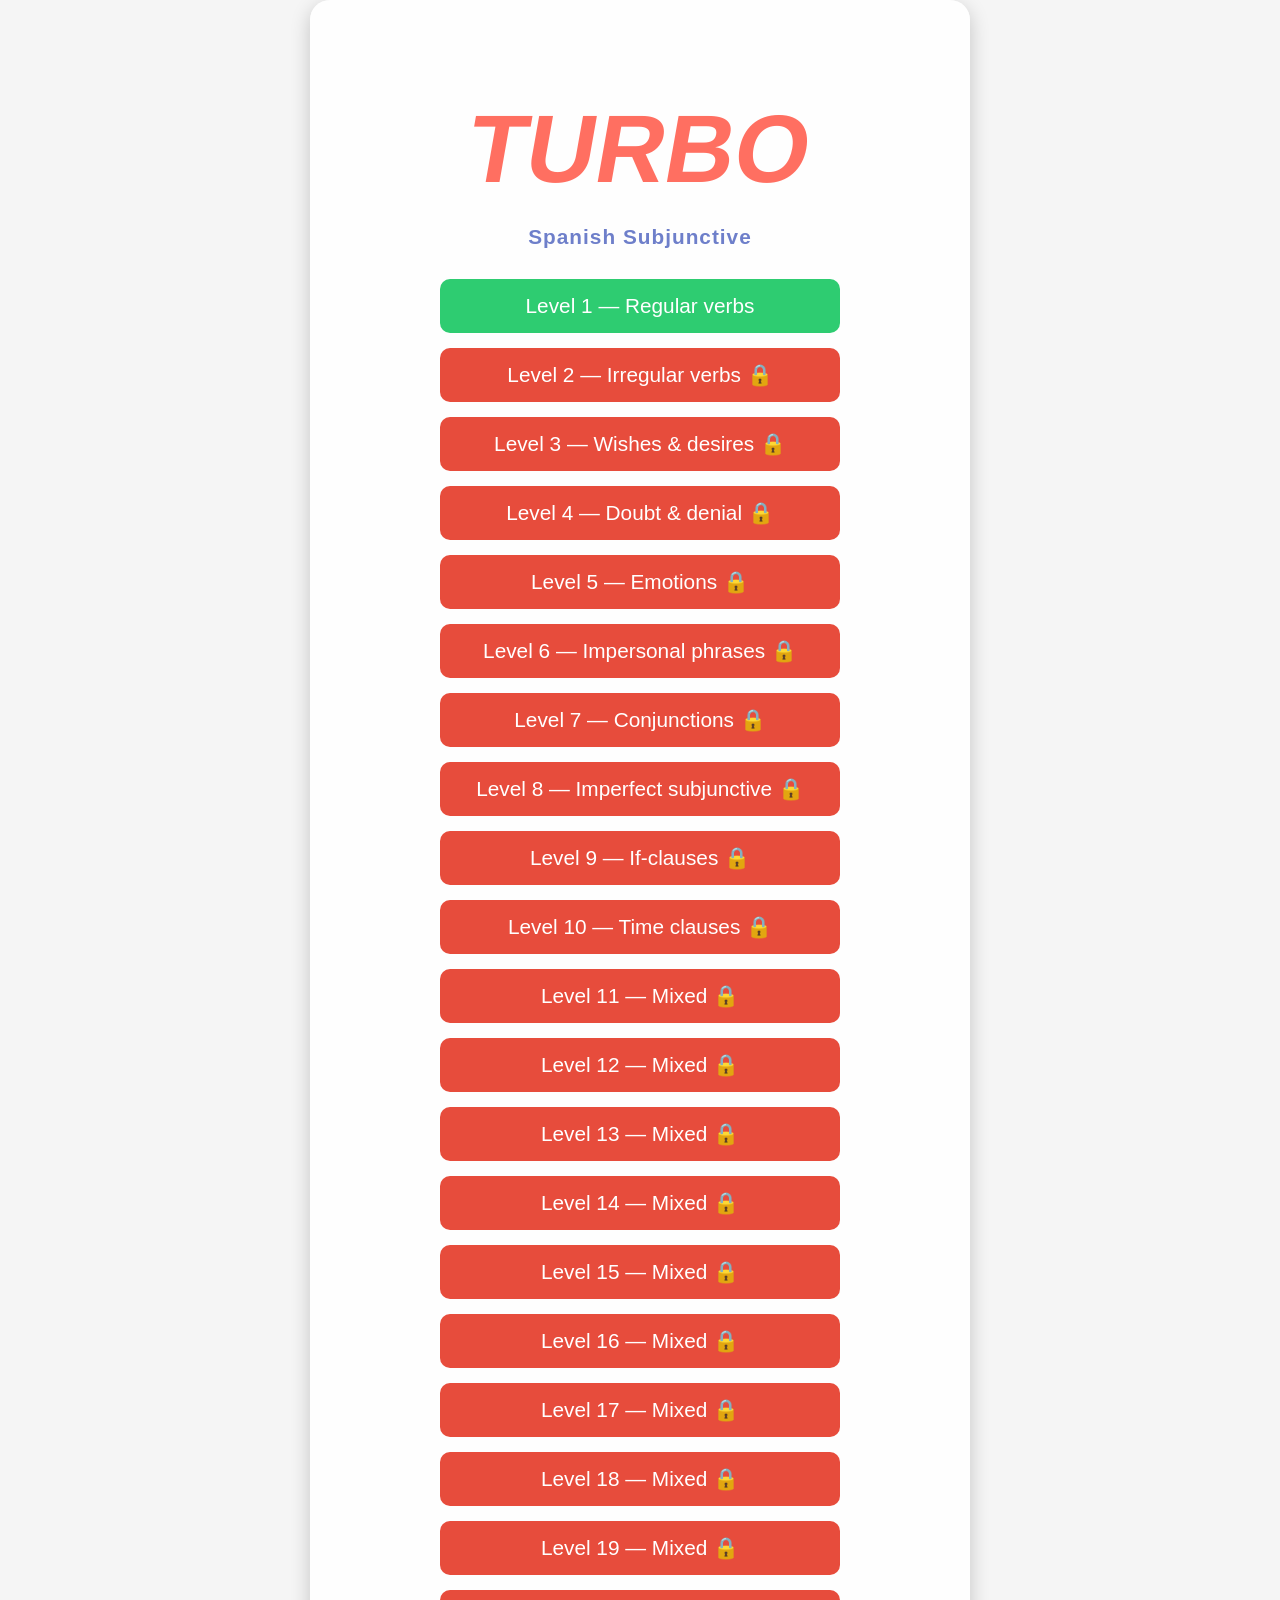
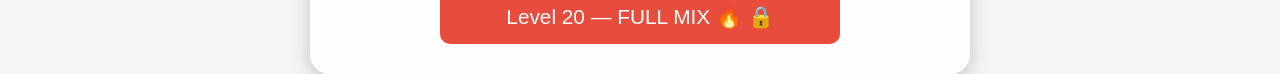
==== index.html @ 9d8035a4 "Add files via upload" ====
<!DOCTYPE html>
<html lang="en">
<head>
  <meta charset="UTF-8" />
  <meta name="viewport" content="width=device-width, initial-scale=1.0"/>
  <title>Turbo Subjunctive</title>
  <link rel="stylesheet" href="style.css" />
</head>
<body>
  <div class="container">

    <h1><span class="turbo">TURBO</span></h1>
    <p class="subtitle">Spanish Subjunctive</p>

    <!-- Level Selection Section -->
    <div id="level-list"></div>

    <!-- Game Section -->
    <div id="game" style="display: none;">
      <div id="timer">Time: 0s</div>
      <div id="questions"></div>
      <button id="submit">Check Answers</button>
      <div id="results"></div>
    </div>

  </div>

  <script src="script.js"></script>
</body>
</html>
---- style.css ----
body {
  font-family: 'Arial', sans-serif;
  margin: 0;
  padding: 0;
  display: flex;
  justify-content: center;
  align-items: center;
  min-height: 100vh;
  background-color: #f5f5f5;
  background-image: url("https://cdn.glitch.global/c63a5aa8-d1bd-4a24-9150-634a1dd0277c/background.jpg.jfif?v=1745349118534");
  background-size: 80%;
  background-repeat: no-repeat;
  background-position: center;
  background-attachment: fixed;
}

.container {
  text-align: center;
  width: 100%;
  max-width: 600px;
  padding: 30px;
  background-color: rgba(255, 255, 255, 0.90);
  border-radius: 20px;
  box-shadow: 0 6px 20px rgba(0, 0, 0, 0.2);
  color: #333;
}

h1 {
  font-size: 6rem;
  color: #FF6F61;
  margin-bottom: 10px;
}

h1 span.turbo {
  display: inline-block;
  font-weight: bold;
  color: #FF6F61;
  transform: skewX(-10deg);
}

.subtitle {
  font-size: 1.3rem;
  color: #6e7fca;
  font-weight: bold;
  margin-bottom: 30px;
  letter-spacing: 1px;
}

#level-list {
  display: flex;
  flex-direction: column;
  align-items: center;
  gap: 15px;
  margin-top: 20px;
}

#level-list button {
  font-size: 1.3rem;
  padding: 15px;
  background-color: #2ecc71;
  color: white;
  border-radius: 10px;
  border: none;
  cursor: pointer;
  width: 90%;
  max-width: 400px;
  transition: transform 0.2s, background-color 0.2s;
}

#level-list button:hover {
  background-color: #27ae60;
  transform: scale(1.05);
}

#level-list button:disabled {
  background-color: #e74c3c;
  cursor: not-allowed;
}

#game {
  margin-top: 20px;
}

#timer {
  font-size: 1.5rem;
  color: #2980b9;
  margin-bottom: 20px;
}

.question-block {
  margin: 14px 0;
  text-align: left;
  background: rgba(110, 127, 202, 0.07);
  border-radius: 10px;
  padding: 10px 16px;
}

.trigger-label {
  font-size: 1rem;
  color: #6e7fca;
  font-weight: bold;
  display: block;
  margin-bottom: 4px;
}

.question-block strong {
  font-size: 1.15rem;
  color: #333;
}

#questions input {
  font-size: 1.2rem;
  padding: 8px;
  width: 60%;
  margin: 8px 0 0 0;
  display: block;
}

#submit, #back-button, .try-again {
  font-size: 1.5rem;
  padding: 15px 30px;
  background-color: #f39c12;
  color: white;
  border-radius: 12px;
  cursor: pointer;
  margin: 10px;
  border: none;
  transition: transform 0.2s, background-color 0.2s;
}

#submit:hover, #back-button:hover, .try-again:hover {
  background-color: #e67e22;
  transform: scale(1.1);
}

#results {
  margin-top: 20px;
  font-size: 1.2rem;
}

.perfect-celebration {
  font-size: 3rem;
  color: gold;
  animation: celebrate 1s ease-in-out infinite alternate;
  margin-bottom: 20px;
}

@keyframes celebrate {
  0%   { transform: scale(1) rotate(0deg); color: gold; }
  50%  { transform: scale(1.3) rotate(10deg); color: orange; }
  100% { transform: scale(1) rotate(0deg); color: gold; }
}
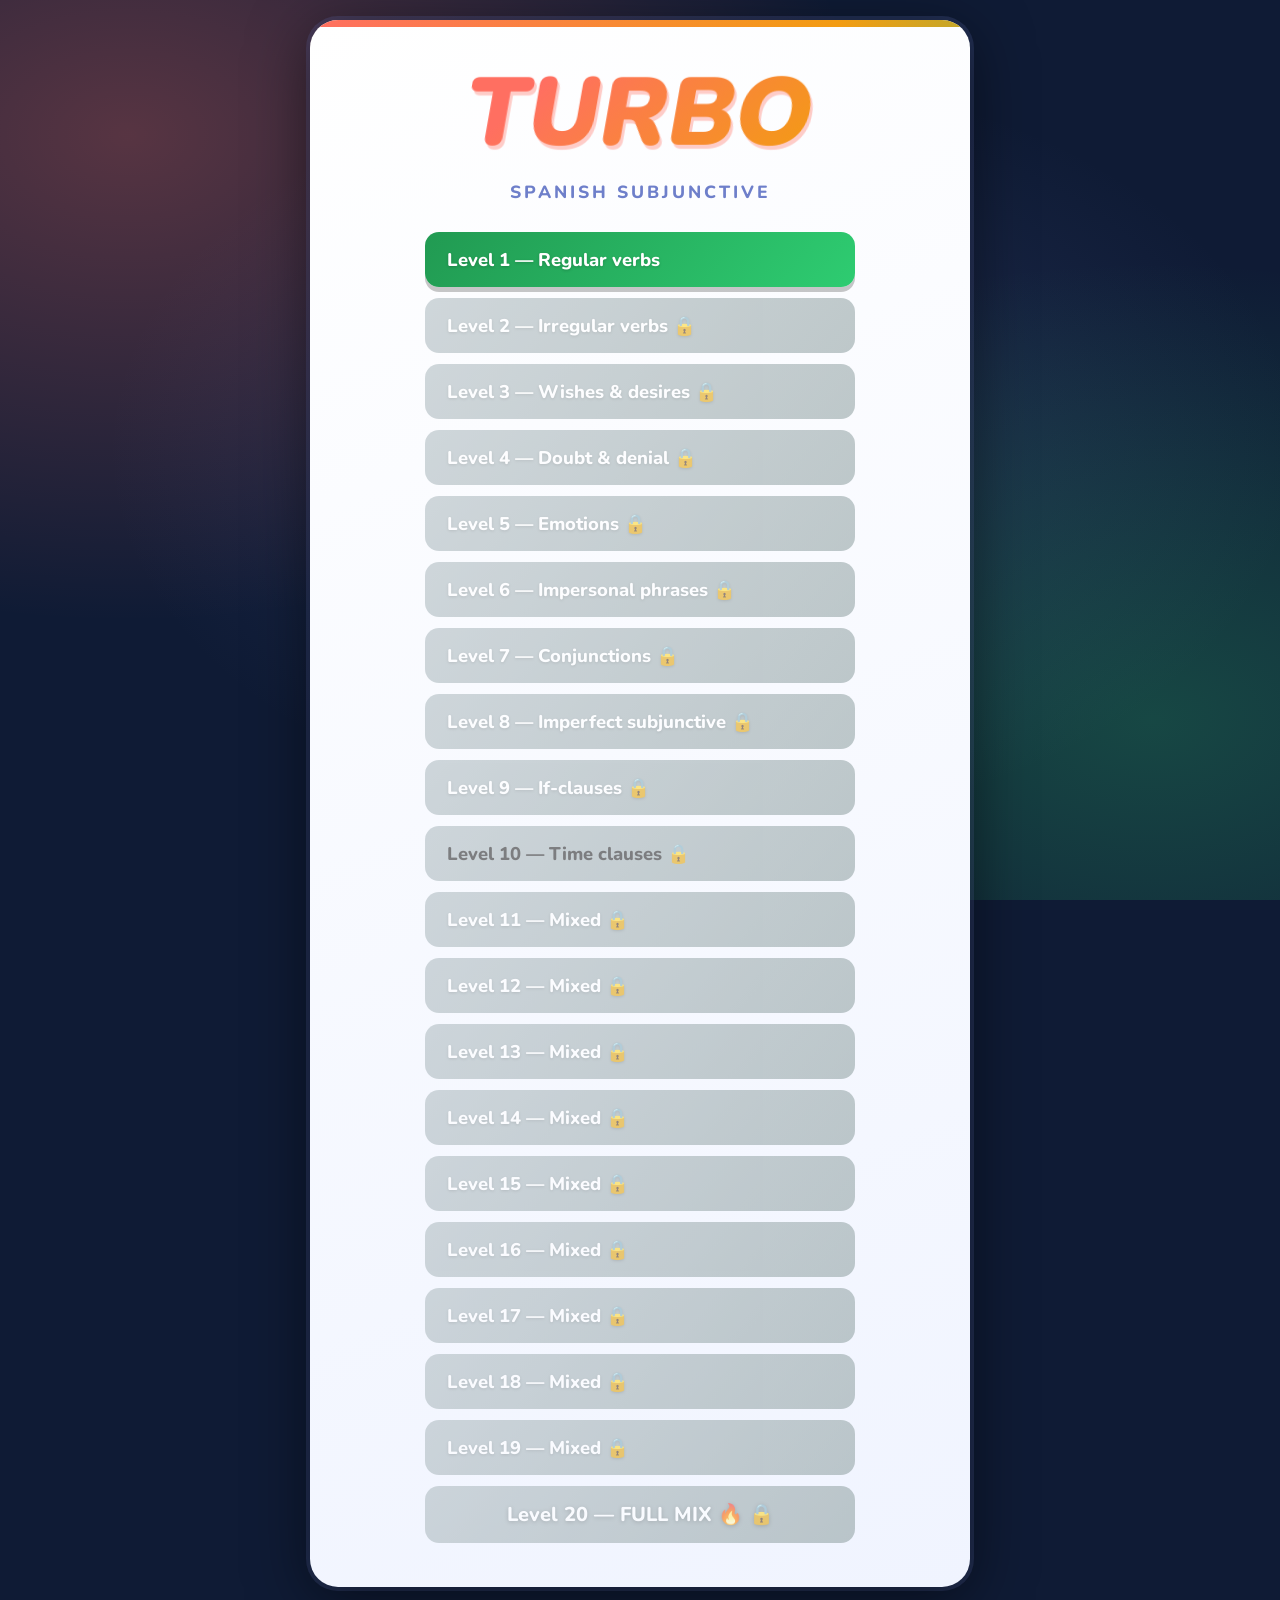
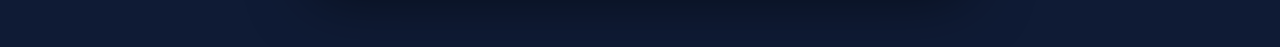
==== commit de7a7f7b: "Rename index (6).html to index.html" ====
--- a/index.html
+++ b/index.html
@@ -4,27 +4,197 @@
   <meta charset="UTF-8" />
   <meta name="viewport" content="width=device-width, initial-scale=1.0"/>
   <title>Turbo Subjunctive</title>
-  <link rel="stylesheet" href="style.css" />
+  <link rel="preconnect" href="https://fonts.googleapis.com">
+  <link href="https://fonts.googleapis.com/css2?family=Nunito:wght@400;700;800;900&display=swap" rel="stylesheet">
+  <style>
+    body {
+      font-family: 'Nunito', Arial, sans-serif;
+      margin: 0; padding: 20px 0 60px;
+      display: flex; justify-content: center; align-items: flex-start;
+      min-height: 100vh;
+      background: #0f1b35;
+      background-image:
+        radial-gradient(ellipse at 10% 15%, rgba(255,111,97,0.3) 0%, transparent 45%),
+        radial-gradient(ellipse at 90% 80%, rgba(46,204,113,0.25) 0%, transparent 45%),
+        radial-gradient(ellipse at 55% 50%, rgba(110,127,202,0.2) 0%, transparent 60%),
+        url("https://cdn.glitch.global/c63a5aa8-d1bd-4a24-9150-634a1dd0277c/background.jpg.jfif?v=1745349118534");
+      background-size: auto, auto, auto, 80%;
+      background-repeat: no-repeat;
+      background-position: center;
+      background-attachment: fixed;
+    }
+    .container {
+      text-align: center; width: 100%; max-width: 600px;
+      padding: 36px 30px 44px;
+      background: linear-gradient(160deg, #ffffff 0%, #f0f4ff 100%);
+      border-radius: 28px;
+      box-shadow: 0 12px 60px rgba(0,0,0,0.5), 0 0 0 4px rgba(110,127,202,0.2);
+      color: #333; position: relative; overflow: hidden;
+    }
+    .container::before {
+      content: ''; position: absolute; top: 0; left: 0; right: 0; height: 7px;
+      background: linear-gradient(90deg,#FF6F61,#f39c12,#2ecc71,#6e7fca,#e74c3c,#FF6F61);
+      background-size: 400% 100%;
+      animation: stripe 5s linear infinite;
+    }
+    @keyframes stripe { from{background-position:0% 0%} to{background-position:400% 0%} }
+    h1 { font-size: 6rem; margin: 10px 0 6px; line-height: 1; }
+    h1 span.turbo {
+      display: inline-block; font-weight: 900; transform: skewX(-10deg);
+      background: linear-gradient(135deg,#FF6F61 20%,#f39c12 100%);
+      -webkit-background-clip: text; -webkit-text-fill-color: transparent; background-clip: text;
+      filter: drop-shadow(3px 4px 0px rgba(255,111,97,0.35));
+      animation: glow 3s ease-in-out infinite alternate;
+    }
+    @keyframes glow {
+      from{filter:drop-shadow(3px 4px 0px rgba(255,111,97,0.3))}
+      to{filter:drop-shadow(3px 4px 14px rgba(255,111,97,0.7))}
+    }
+    .subtitle {
+      font-size: 1.1rem; font-weight: 800; color: #6e7fca;
+      letter-spacing: 3px; text-transform: uppercase; margin-bottom: 28px;
+    }
+    #level-list {
+      display: flex; flex-direction: column; align-items: center; gap: 11px; margin-top: 16px;
+    }
+    #level-list button {
+      font-family: 'Nunito', Arial, sans-serif;
+      font-size: 1.15rem; font-weight: 800; padding: 15px 22px;
+      border-radius: 14px; border: none; cursor: pointer;
+      width: 92%; max-width: 430px; color: white; text-align: left;
+      position: relative; overflow: hidden;
+      transition: transform 0.18s, box-shadow 0.18s;
+      box-shadow: 0 5px 0 rgba(0,0,0,0.22);
+      text-shadow: 0 1px 3px rgba(0,0,0,0.2);
+    }
+    #level-list button::after {
+      content: ''; position: absolute; inset: 0;
+      background: linear-gradient(110deg,transparent 30%,rgba(255,255,255,0.22) 50%,transparent 70%);
+      transform: translateX(-120%); transition: transform 0.45s ease;
+    }
+    #level-list button:not(:disabled):hover::after { transform: translateX(120%); }
+    #level-list button:not(:disabled):hover { transform: translateY(-3px) scale(1.025); box-shadow: 0 9px 0 rgba(0,0,0,0.22); }
+    #level-list button:not(:disabled):active { transform: translateY(3px); box-shadow: 0 2px 0 rgba(0,0,0,0.22); }
+    #level-list button:nth-child(1)  { background: linear-gradient(130deg,#219a52,#2ecc71); }
+    #level-list button:nth-child(2)  { background: linear-gradient(130deg,#148a72,#1abc9c); }
+    #level-list button:nth-child(3)  { background: linear-gradient(130deg,#1a6ca0,#2980b9); }
+    #level-list button:nth-child(4)  { background: linear-gradient(130deg,#154a6e,#1f6fa0); }
+    #level-list button:nth-child(5)  { background: linear-gradient(130deg,#5a6bbf,#8e44ad); }
+    #level-list button:nth-child(6)  { background: linear-gradient(130deg,#6c2e8a,#a569bd); }
+    #level-list button:nth-child(7)  { background: linear-gradient(130deg,#a93226,#e74c3c); }
+    #level-list button:nth-child(8)  { background: linear-gradient(130deg,#8a3500,#d35400); }
+    #level-list button:nth-child(9)  { background: linear-gradient(130deg,#b8690a,#f39c12); }
+    #level-list button:nth-child(10) { background: linear-gradient(130deg,#9a7d08,#f1c40f); color:#2c2c2c; text-shadow:none; }
+    #level-list button:nth-child(11) { background: linear-gradient(130deg,#1a8a50,#2471a3); }
+    #level-list button:nth-child(12) { background: linear-gradient(130deg,#1a6ca0,#7d3c98); }
+    #level-list button:nth-child(13) { background: linear-gradient(130deg,#7d3c98,#a93226); }
+    #level-list button:nth-child(14) { background: linear-gradient(130deg,#a93226,#b8690a); }
+    #level-list button:nth-child(15) { background: linear-gradient(130deg,#b8690a,#1a8a50); }
+    #level-list button:nth-child(16) { background: linear-gradient(130deg,#128070,#5a6bbf); }
+    #level-list button:nth-child(17) { background: linear-gradient(130deg,#5a6bbf,#a93226); }
+    #level-list button:nth-child(18) { background: linear-gradient(130deg,#8a3500,#148a72); }
+    #level-list button:nth-child(19) { background: linear-gradient(130deg,#1a6ca0,#8a3500); }
+    #level-list button:nth-child(20) {
+      background: linear-gradient(90deg,#FF6F61,#f39c12,#2ecc71,#6e7fca,#e74c3c,#FF6F61);
+      background-size: 400% 100%; animation: stripe 3.5s linear infinite;
+      font-size: 1.25rem; text-align: center; text-shadow: 0 1px 4px rgba(0,0,0,0.3);
+    }
+    #level-list button:disabled {
+      background: linear-gradient(130deg,#b2bec3,#95a5a6) !important;
+      animation: none !important; cursor: not-allowed; opacity: 0.6;
+      transform: none !important; box-shadow: none !important;
+    }
+    #game { margin-top: 20px; }
+    #timer {
+      font-size: 1.55rem; font-weight: 900; color: #2471a3;
+      margin-bottom: 22px; padding: 10px 28px;
+      background: linear-gradient(135deg,rgba(36,113,163,0.1),rgba(110,127,202,0.13));
+      border-radius: 50px; border: 2px solid rgba(110,127,202,0.25); display: inline-block;
+    }
+    .question-block {
+      margin: 12px 0; text-align: left;
+      background: linear-gradient(135deg,rgba(110,127,202,0.09),rgba(46,204,113,0.05));
+      border-radius: 14px; padding: 13px 18px 16px; border-left: 5px solid #6e7fca;
+    }
+    .trigger-label {
+      font-size: 0.8rem; font-weight: 800; color: #6e7fca; display: block;
+      margin-bottom: 5px; text-transform: uppercase; letter-spacing: 1.3px;
+    }
+    .question-block strong { font-size: 1.15rem; font-weight: 800; color: #1a1a2e; }
+    #questions input {
+      font-family: 'Nunito', Arial, sans-serif;
+      font-size: 1.15rem; font-weight: 700; padding: 10px 16px;
+      width: 82%; margin: 10px 0 0 0; display: block;
+      border: 2.5px solid #c8d0e8; border-radius: 12px;
+      outline: none; background: #fff; color: #222;
+      transition: border-color 0.2s, box-shadow 0.2s;
+    }
+    #questions input:focus { border-color: #6e7fca; box-shadow: 0 0 0 4px rgba(110,127,202,0.18); }
+    #questions input::placeholder { color: #b0b8d0; }
+    @keyframes shake {
+      0%,100%{transform:translateX(0)} 20%,60%{transform:translateX(-7px)} 40%,80%{transform:translateX(7px)}
+    }
+    #submit, #back-button, .try-again {
+      font-family: 'Nunito', Arial, sans-serif;
+      font-size: 1.4rem; font-weight: 900; padding: 15px 34px;
+      border-radius: 16px; border: none; cursor: pointer; margin: 10px 8px;
+      color: white; box-shadow: 0 5px 0 rgba(0,0,0,0.2);
+      transition: transform 0.15s, box-shadow 0.15s; text-shadow: 0 1px 3px rgba(0,0,0,0.15);
+    }
+    #submit      { background: linear-gradient(135deg,#f39c12,#e67e22); }
+    .try-again   { background: linear-gradient(135deg,#27ae60,#1e8449); }
+    #back-button { background: linear-gradient(135deg,#6e7fca,#5260b0); }
+    #submit:hover,.try-again:hover,#back-button:hover { transform:translateY(-3px); box-shadow:0 8px 0 rgba(0,0,0,0.2); }
+    #submit:active,.try-again:active,#back-button:active { transform:translateY(3px); box-shadow:0 2px 0 rgba(0,0,0,0.2); }
+    #results { margin-top: 24px; font-size: 1.15rem; }
+    #results h3 {
+      font-size: 2rem; font-weight: 900;
+      background: linear-gradient(135deg,#FF6F61,#f39c12);
+      -webkit-background-clip: text; -webkit-text-fill-color: transparent; background-clip: text;
+      margin-bottom: 10px;
+    }
+    #results p { margin: 6px 0; }
+    #results h4 { margin: 18px 0 8px; font-size: 0.95rem; font-weight: 800; color: #6e7fca; text-transform: uppercase; letter-spacing: 1.5px; }
+    .perfect-celebration {
+      font-size: 2.8rem; font-weight: 900;
+      animation: celebrate 1s ease-in-out infinite alternate;
+      margin-bottom: 20px; text-shadow: 0 2px 18px rgba(255,200,0,0.55);
+    }
+    @keyframes celebrate {
+      0%{transform:scale(1) rotate(0deg);color:gold}
+      50%{transform:scale(1.3) rotate(10deg);color:orange}
+      100%{transform:scale(1) rotate(0deg);color:gold}
+    }
+  </style>
 </head>
 <body>
   <div class="container">
-
     <h1><span class="turbo">TURBO</span></h1>
     <p class="subtitle">Spanish Subjunctive</p>
-
-    <!-- Level Selection Section -->
     <div id="level-list"></div>
-
-    <!-- Game Section -->
-    <div id="game" style="display: none;">
+    <div id="game" style="display:none;">
       <div id="timer">Time: 0s</div>
       <div id="questions"></div>
       <button id="submit">Check Answers</button>
       <div id="results"></div>
     </div>
-
   </div>
-
-  <script src="script.js"></script>
+  <script>
+const LEVEL_DATA={1:[{trigger:"Present subjunctive — regular",en:"that I speak",es:"que hable"},{trigger:"Present subjunctive — regular",en:"that you speak",es:"que hables"},{trigger:"Present subjunctive — regular",en:"that he speaks",es:"que hable"},{trigger:"Present subjunctive — regular",en:"that we speak",es:"que hablemos"},{trigger:"Present subjunctive — regular",en:"that they speak",es:"que hablen"},{trigger:"Present subjunctive — regular",en:"that I eat",es:"que coma"},{trigger:"Present subjunctive — regular",en:"that you eat",es:"que comas"},{trigger:"Present subjunctive — regular",en:"that he eats",es:"que coma"},{trigger:"Present subjunctive — regular",en:"that we eat",es:"que comamos"},{trigger:"Present subjunctive — regular",en:"that they eat",es:"que coman"},{trigger:"Present subjunctive — regular",en:"that I live",es:"que viva"},{trigger:"Present subjunctive — regular",en:"that you live",es:"que vivas"},{trigger:"Present subjunctive — regular",en:"that he lives",es:"que viva"},{trigger:"Present subjunctive — regular",en:"that we live",es:"que vivamos"},{trigger:"Present subjunctive — regular",en:"that they live",es:"que vivan"}],2:[{trigger:"Irregular subjunctive",en:"that I am (ser)",es:"que sea"},{trigger:"Irregular subjunctive",en:"that you are (ser)",es:"que seas"},{trigger:"Irregular subjunctive",en:"that he is (ser)",es:"que sea"},{trigger:"Irregular subjunctive",en:"that we are (ser)",es:"que seamos"},{trigger:"Irregular subjunctive",en:"that they are (ser)",es:"que sean"},{trigger:"Irregular subjunctive",en:"that I have",es:"que tenga"},{trigger:"Irregular subjunctive",en:"that you have",es:"que tengas"},{trigger:"Irregular subjunctive",en:"that he has",es:"que tenga"},{trigger:"Irregular subjunctive",en:"that we have",es:"que tengamos"},{trigger:"Irregular subjunctive",en:"that they have",es:"que tengan"},{trigger:"Irregular subjunctive",en:"that I go",es:"que vaya"},{trigger:"Irregular subjunctive",en:"that you go",es:"que vayas"},{trigger:"Irregular subjunctive",en:"that he goes",es:"que vaya"},{trigger:"Irregular subjunctive",en:"that we go",es:"que vayamos"},{trigger:"Irregular subjunctive",en:"that they go",es:"que vayan"}],3:[{trigger:"Wishes — quiero que…",en:"I want you to study",es:"quiero que estudies"},{trigger:"Wishes — quiero que…",en:"I want him to come",es:"quiero que venga"},{trigger:"Wishes — quiero que…",en:"I want them to listen",es:"quiero que escuchen"},{trigger:"Wishes — quiero que…",en:"I want her to be happy",es:"quiero que sea feliz"},{trigger:"Wishes — quiero que…",en:"I want you to speak Spanish",es:"quiero que hables español"},{trigger:"Wishes — espero que…",en:"I hope you pass",es:"espero que apruebes"},{trigger:"Wishes — espero que…",en:"I hope it goes well",es:"espero que vaya bien"},{trigger:"Wishes — espero que…",en:"I hope she is OK",es:"espero que esté bien"},{trigger:"Wishes — espero que…",en:"I hope we win",es:"espero que ganemos"},{trigger:"Wishes — espero que…",en:"I hope they arrive on time",es:"espero que lleguen a tiempo"},{trigger:"Wishes — ojalá…",en:"I wish it would rain",es:"ojalá llueva"},{trigger:"Wishes — ojalá…",en:"I wish he would call",es:"ojalá llame"},{trigger:"Wishes — ojalá…",en:"I wish she could come",es:"ojalá pueda venir"},{trigger:"Wishes — ojalá…",en:"I wish we had time",es:"ojalá tengamos tiempo"},{trigger:"Wishes — ojalá…",en:"I wish they were here",es:"ojalá estén aquí"}],4:[{trigger:"Doubt — dudo que…",en:"I doubt he comes",es:"dudo que venga"},{trigger:"Doubt — dudo que…",en:"I doubt she knows",es:"dudo que sepa"},{trigger:"Doubt — dudo que…",en:"I doubt it is true",es:"dudo que sea verdad"},{trigger:"Doubt — dudo que…",en:"I doubt they understand",es:"dudo que entiendan"},{trigger:"Doubt — dudo que…",en:"I doubt you can do it",es:"dudo que puedas hacerlo"},{trigger:"Doubt — no creo que…",en:"I don't think he is right",es:"no creo que tenga razón"},{trigger:"Doubt — no creo que…",en:"I don't think she will come",es:"no creo que venga"},{trigger:"Doubt — no creo que…",en:"I don't think it is easy",es:"no creo que sea fácil"},{trigger:"Doubt — no creo que…",en:"I don't think they know",es:"no creo que sepan"},{trigger:"Doubt — no creo que…",en:"I don't think we can win",es:"no creo que podamos ganar"},{trigger:"Denial — no es verdad que…",en:"It's not true that he works",es:"no es verdad que trabaje"},{trigger:"Denial — no es verdad que…",en:"It's not true that she studies",es:"no es verdad que estudie"},{trigger:"Denial — no es cierto que…",en:"It's not certain that I go",es:"no es cierto que vaya"},{trigger:"Denial — no es cierto que…",en:"It's not certain that we win",es:"no es cierto que ganemos"},{trigger:"Denial — no es cierto que…",en:"It's not certain that they know",es:"no es cierto que sepan"}],5:[{trigger:"Emotion — me alegra que…",en:"I'm glad you came",es:"me alegra que hayas venido"},{trigger:"Emotion — me alegra que…",en:"I'm glad he passed",es:"me alegra que haya aprobado"},{trigger:"Emotion — me alegra que…",en:"I'm glad we won",es:"me alegra que hayamos ganado"},{trigger:"Emotion — es una pena que…",en:"It's a shame she can't come",es:"es una pena que no pueda venir"},{trigger:"Emotion — es una pena que…",en:"It's a shame you are leaving",es:"es una pena que te vayas"},{trigger:"Emotion — es una pena que…",en:"It's a shame they don't know",es:"es una pena que no sepan"},{trigger:"Emotion — me sorprende que…",en:"I'm surprised he is here",es:"me sorprende que esté aquí"},{trigger:"Emotion — me sorprende que…",en:"I'm surprised you passed",es:"me sorprende que hayas aprobado"},{trigger:"Emotion — me sorprende que…",en:"I'm surprised they agreed",es:"me sorprende que hayan aceptado"},{trigger:"Emotion — temo que…",en:"I fear he is wrong",es:"temo que esté equivocado"},{trigger:"Emotion — temo que…",en:"I fear she won't come",es:"temo que no venga"},{trigger:"Emotion — temo que…",en:"I fear it is too late",es:"temo que sea demasiado tarde"},{trigger:"Emotion — me molesta que…",en:"It bothers me that he lies",es:"me molesta que mienta"},{trigger:"Emotion — me molesta que…",en:"It bothers me that she shouts",es:"me molesta que grite"},{trigger:"Emotion — me molesta que…",en:"It bothers me that they are late",es:"me molesta que lleguen tarde"}],6:[{trigger:"Impersonal — es importante que…",en:"It's important that you study",es:"es importante que estudies"},{trigger:"Impersonal — es importante que…",en:"It's important that he listens",es:"es importante que escuche"},{trigger:"Impersonal — es importante que…",en:"It's important that we try",es:"es importante que intentemos"},{trigger:"Impersonal — es necesario que…",en:"It's necessary that you come",es:"es necesario que vengas"},{trigger:"Impersonal — es necesario que…",en:"It's necessary that she rests",es:"es necesario que descanse"},{trigger:"Impersonal — es necesario que…",en:"It's necessary that they pay",es:"es necesario que paguen"},{trigger:"Impersonal — es posible que…",en:"It's possible that he comes",es:"es posible que venga"},{trigger:"Impersonal — es posible que…",en:"It's possible that we are wrong",es:"es posible que estemos equivocados"},{trigger:"Impersonal — es posible que…",en:"It's possible that they know",es:"es posible que sepan"},{trigger:"Impersonal — es bueno que…",en:"It's good that you are here",es:"es bueno que estés aquí"},{trigger:"Impersonal — es bueno que…",en:"It's good that she eats well",es:"es bueno que coma bien"},{trigger:"Impersonal — es bueno que…",en:"It's good that we practise",es:"es bueno que practiquemos"},{trigger:"Impersonal — es malo que…",en:"It's bad that he smokes",es:"es malo que fume"},{trigger:"Impersonal — es malo que…",en:"It's bad that they argue",es:"es malo que discutan"},{trigger:"Impersonal — es mejor que…",en:"It's better that you rest",es:"es mejor que descanses"}],7:[{trigger:"Conjunction — para que…",en:"I explain it so that you understand",es:"lo explico para que entiendas"},{trigger:"Conjunction — para que…",en:"She calls so that he comes",es:"llama para que venga"},{trigger:"Conjunction — para que…",en:"We study so that we pass",es:"estudiamos para que aprobemos"},{trigger:"Conjunction — antes de que…",en:"before you leave",es:"antes de que te vayas"},{trigger:"Conjunction — antes de que…",en:"before he arrives",es:"antes de que llegue"},{trigger:"Conjunction — antes de que…",en:"before they find out",es:"antes de que se enteren"},{trigger:"Conjunction — sin que…",en:"without him knowing",es:"sin que lo sepa"},{trigger:"Conjunction — sin que…",en:"without her seeing it",es:"sin que lo vea"},{trigger:"Conjunction — sin que…",en:"without them saying anything",es:"sin que digan nada"},{trigger:"Conjunction — a menos que…",en:"unless you study",es:"a menos que estudies"},{trigger:"Conjunction — a menos que…",en:"unless he helps",es:"a menos que ayude"},{trigger:"Conjunction — con tal de que…",en:"provided that you come",es:"con tal de que vengas"},{trigger:"Conjunction — en caso de que…",en:"in case it rains",es:"en caso de que llueva"},{trigger:"Conjunction — aunque…",en:"even if he is tired",es:"aunque esté cansado"},{trigger:"Conjunction — aunque…",en:"even if it is difficult",es:"aunque sea difícil"}],8:[{trigger:"Imperfect subjunctive",en:"that I spoke",es:"que hablara"},{trigger:"Imperfect subjunctive",en:"that you spoke",es:"que hablaras"},{trigger:"Imperfect subjunctive",en:"that he spoke",es:"que hablara"},{trigger:"Imperfect subjunctive",en:"that we spoke",es:"que habláramos"},{trigger:"Imperfect subjunctive",en:"that they spoke",es:"que hablaran"},{trigger:"Imperfect subjunctive",en:"that I had (tener)",es:"que tuviera"},{trigger:"Imperfect subjunctive",en:"that you had",es:"que tuvieras"},{trigger:"Imperfect subjunctive",en:"that he had",es:"que tuviera"},{trigger:"Imperfect subjunctive",en:"that we had",es:"que tuviéramos"},{trigger:"Imperfect subjunctive",en:"that they had",es:"que tuvieran"},{trigger:"Imperfect subjunctive",en:"that I were (ser)",es:"que fuera"},{trigger:"Imperfect subjunctive",en:"that you were",es:"que fueras"},{trigger:"Imperfect subjunctive",en:"that he were",es:"que fuera"},{trigger:"Imperfect subjunctive",en:"that we were",es:"que fuéramos"},{trigger:"Imperfect subjunctive",en:"that they were",es:"que fueran"}],9:[{trigger:"If-clause — si…",en:"If I had money, I would buy it",es:"si tuviera dinero, lo compraría"},{trigger:"If-clause — si…",en:"If she studied, she would pass",es:"si estudiara, aprobaría"},{trigger:"If-clause — si…",en:"If we could, we would go",es:"si pudiéramos, iríamos"},{trigger:"If-clause — si…",en:"If he were here, he would help",es:"si estuviera aquí, ayudaría"},{trigger:"If-clause — si…",en:"If they knew, they would tell us",es:"si supieran, nos lo dirían"},{trigger:"If-clause — si…",en:"If I were you, I would go",es:"si fuera tú, iría"},{trigger:"If-clause — si…",en:"If she had time, she would call",es:"si tuviera tiempo, llamaría"},{trigger:"If-clause — si…",en:"If he worked harder, he would succeed",es:"si trabajara más, tendría éxito"},{trigger:"If-clause — si…",en:"If we tried, we could do it",es:"si lo intentáramos, podríamos hacerlo"},{trigger:"If-clause — si…",en:"If it rained, we would stay",es:"si lloviera, nos quedaríamos"},{trigger:"If-clause — si…",en:"If I spoke Spanish, I would live there",es:"si hablara español, viviría allí"},{trigger:"If-clause — si…",en:"If you came, I would be happy",es:"si vinieras, estaría feliz"},{trigger:"If-clause — si…",en:"If she could, she would help",es:"si pudiera, ayudaría"},{trigger:"If-clause — si…",en:"If they were quiet, we could think",es:"si estuvieran callados, podríamos pensar"},{trigger:"If-clause — si…",en:"If I knew the answer, I would say it",es:"si supiera la respuesta, la diría"}],10:[{trigger:"Time clause — cuando…",en:"when you arrive, call me",es:"cuando llegues, llámame"},{trigger:"Time clause — cuando…",en:"when he finishes, we will eat",es:"cuando termine, comeremos"},{trigger:"Time clause — cuando…",en:"when she comes back, tell her",es:"cuando vuelva, díselo"},{trigger:"Time clause — cuando…",en:"when they are ready, we will leave",es:"cuando estén listos, nos iremos"},{trigger:"Time clause — cuando…",en:"when I have money, I will travel",es:"cuando tenga dinero, viajaré"},{trigger:"Time clause — en cuanto…",en:"as soon as you know, tell me",es:"en cuanto sepas, dímelo"},{trigger:"Time clause — en cuanto…",en:"as soon as he arrives, we start",es:"en cuanto llegue, empezamos"},{trigger:"Time clause — en cuanto…",en:"as soon as she leaves, I will call",es:"en cuanto se vaya, llamaré"},{trigger:"Time clause — hasta que…",en:"until you understand",es:"hasta que entiendas"},{trigger:"Time clause — hasta que…",en:"until he is better",es:"hasta que esté mejor"},{trigger:"Time clause — hasta que…",en:"until they come back",es:"hasta que vuelvan"},{trigger:"Time clause — después de que…",en:"after you finish",es:"después de que termines"},{trigger:"Time clause — después de que…",en:"after he eats",es:"después de que coma"},{trigger:"Time clause — después de que…",en:"after she arrives",es:"después de que llegue"},{trigger:"Time clause — después de que…",en:"after they decide",es:"después de que decidan"}]};
+const ALL_ITEMS=Object.values(LEVEL_DATA).flat();
+for(let i=11;i<=20;i++)LEVEL_DATA[i]=null;
+const LEVEL_LABELS={1:"Level 1 — Regular verbs",2:"Level 2 — Irregular verbs",3:"Level 3 — Wishes & desires",4:"Level 4 — Doubt & denial",5:"Level 5 — Emotions",6:"Level 6 — Impersonal phrases",7:"Level 7 — Conjunctions",8:"Level 8 — Imperfect subjunctive",9:"Level 9 — If-clauses",10:"Level 10 — Time clauses",11:"Level 11 — Mixed",12:"Level 12 — Mixed",13:"Level 13 — Mixed",14:"Level 14 — Mixed",15:"Level 15 — Mixed",16:"Level 16 — Mixed",17:"Level 17 — Mixed",18:"Level 18 — Mixed",19:"Level 19 — Mixed",20:"Level 20 — FULL MIX 🔥"};
+let currentLevel=1,unlockedLevels=1,gameVerbs=[],startTime,timerInterval;
+const levelList=document.getElementById("level-list"),gameContainer=document.getElementById("game"),questionsContainer=document.getElementById("questions"),resultsContainer=document.getElementById("results");
+renderLevels();
+function renderLevels(){levelList.style.display="flex";gameContainer.style.display="none";levelList.innerHTML="";for(let i=1;i<=20;i++){const btn=document.createElement("button");const best=localStorage.getItem(`bestTime_Subjunctive_Level${i}`);const locked=i>unlockedLevels;btn.textContent=locked?`${LEVEL_LABELS[i]} 🔒`:`${LEVEL_LABELS[i]}${best?`  ·  Best: ${best}s`:""}`;btn.disabled=locked;btn.addEventListener("click",()=>startGame(i));levelList.appendChild(btn);}}
+function startGame(level){currentLevel=level;const pool=shuffleArray(LEVEL_DATA[level]?[...LEVEL_DATA[level]]:[...ALL_ITEMS]);gameVerbs=pool.slice(0,10);levelList.style.display="none";gameContainer.style.display="block";questionsContainer.innerHTML="";resultsContainer.innerHTML="";gameVerbs.forEach(item=>{const div=document.createElement("div");div.className="question-block";div.innerHTML=`<span class="trigger-label">${item.trigger}</span><strong>${item.en}</strong><input type="text" data-answer="${item.es}" autocomplete="off" autocorrect="off" spellcheck="false" placeholder="type in Spanish…">`;questionsContainer.appendChild(div);});const inputs=questionsContainer.querySelectorAll("input");inputs.forEach((input,idx)=>{input.addEventListener("keydown",e=>{if(e.key==="Enter"){if(idx<inputs.length-1)inputs[idx+1].focus();else document.getElementById("submit").click();}});});if(inputs[0])inputs[0].focus();startTimer();}
+function shuffleArray(arr){for(let i=arr.length-1;i>0;i--){const j=Math.floor(Math.random()*(i+1));[arr[i],arr[j]]=[arr[j],arr[i]];}return arr;}
+function startTimer(){startTime=Date.now();timerInterval=setInterval(()=>{document.getElementById("timer").textContent=`Time: ${Math.floor((Date.now()-startTime)/1000)}s`;},1000);}
+function stopTimer(){clearInterval(timerInterval);}
+const normalize=s=>s.trim().toLowerCase().normalize("NFD").replace(/[\u0300-\u036f]/g,"");
+document.getElementById("submit").addEventListener("click",()=>{stopTimer();const elapsed=Math.floor((Date.now()-startTime)/1000);let penalty=0,correct=0;document.querySelectorAll("#questions input").forEach(input=>{if(normalize(input.value)===normalize(input.dataset.answer)){correct++;input.style.border="2.5px solid #27ae60";input.style.background="#f0fff6";}else{penalty+=30;input.style.border="2.5px solid #e74c3c";input.style.background="#fff5f5";input.style.animation="shake 0.4s ease";}});const totalTime=elapsed+penalty;resultsContainer.innerHTML=`<h3>Game Over!</h3><p>Correct: <strong>${correct}/10</strong></p><p>Time: ${elapsed}s + Penalty: ${penalty}s = <strong>${totalTime}s</strong></p><h4>Feedback:</h4>`;document.querySelectorAll("#questions input").forEach(input=>{if(normalize(input.value)!==normalize(input.dataset.answer)){const p=document.createElement("p");p.innerHTML=`<strong>${input.closest(".question-block").querySelector("strong").textContent}</strong> → Correct: <span style="color:#27ae60;font-weight:800">${input.dataset.answer}</span> | Yours: <span style="color:#e74c3c;font-weight:700">${input.value.trim()||"(blank)"}</span>`;resultsContainer.appendChild(p);}});const bestKey=`bestTime_Subjunctive_Level${currentLevel}`;const saved=localStorage.getItem(bestKey);if(!saved||totalTime<parseInt(saved))localStorage.setItem(bestKey,totalTime);if(totalTime<=levelUnlockTime(currentLevel)&&unlockedLevels<currentLevel+1&&currentLevel<20){unlockedLevels=currentLevel+1;const u=document.createElement("p");u.style.color="#2471a3";u.style.fontWeight="800";u.style.fontSize="1.2rem";u.innerHTML=`🔓 <strong>${LEVEL_LABELS[currentLevel+1]} Unlocked!</strong>`;resultsContainer.appendChild(u);}if(correct===10){const cel=document.createElement("div");cel.className="perfect-celebration";cel.textContent="🎉 PERFECT GAME! 🎉";resultsContainer.prepend(cel);setTimeout(()=>cel.remove(),5000);}const tryBtn=document.createElement("button");tryBtn.textContent="Try Again";tryBtn.className="try-again";tryBtn.onclick=()=>startGame(currentLevel);resultsContainer.appendChild(tryBtn);const backBtn=document.createElement("button");backBtn.textContent="Back to Levels";backBtn.id="back-button";backBtn.onclick=()=>renderLevels();resultsContainer.appendChild(backBtn);});
+function levelUnlockTime(level){return 200+(level-1)*10;}
+  </script>
 </body>
 </html>
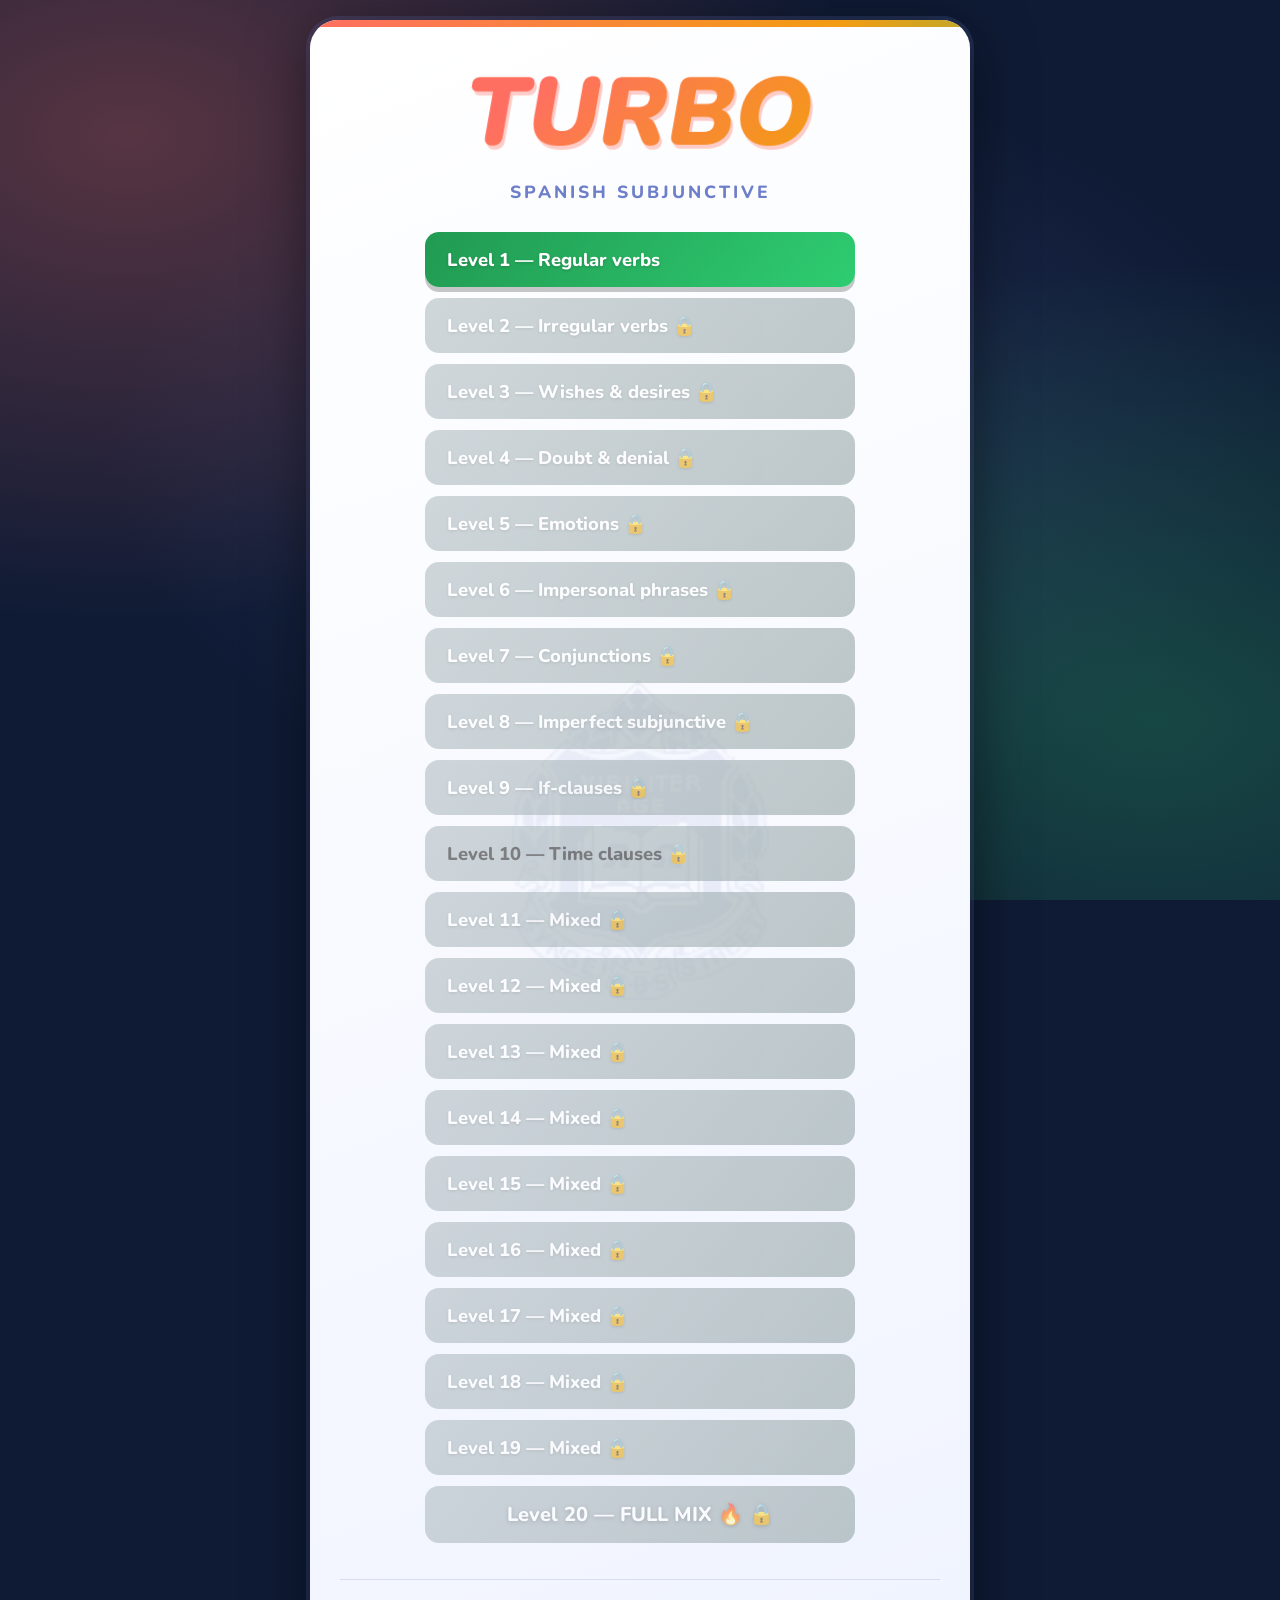
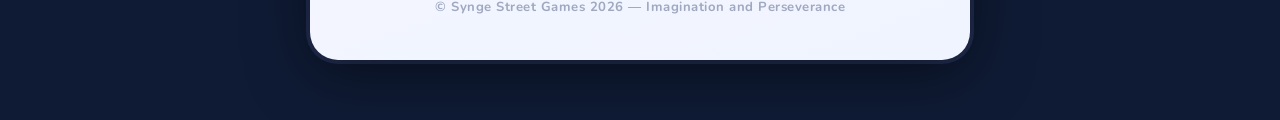
==== commit 6a3be7c0: "Rename index (7).html to index.html" ====
--- a/index.html
+++ b/index.html
@@ -31,11 +31,30 @@
       box-shadow: 0 12px 60px rgba(0,0,0,0.5), 0 0 0 4px rgba(110,127,202,0.2);
       color: #333; position: relative; overflow: hidden;
     }
+    /* Crest watermark */
+    .container::after {
+      content: '';
+      position: absolute;
+      top: 50%; left: 50%;
+      transform: translate(-50%, -50%);
+      width: 320px; height: 320px;
+      background-image: url("[data-uri]");
+      background-size: contain;
+      background-repeat: no-repeat;
+      background-position: center;
+      opacity: 0.07;
+      pointer-events: none;
+      z-index: 0;
+    }
+    /* Everything inside sits above the watermark */
+    .container > * { position: relative; z-index: 1; }
+    /* Animated rainbow bar across the top */
     .container::before {
       content: ''; position: absolute; top: 0; left: 0; right: 0; height: 7px;
       background: linear-gradient(90deg,#FF6F61,#f39c12,#2ecc71,#6e7fca,#e74c3c,#FF6F61);
       background-size: 400% 100%;
       animation: stripe 5s linear infinite;
+      z-index: 2;
     }
     @keyframes stripe { from{background-position:0% 0%} to{background-position:400% 0%} }
     h1 { font-size: 6rem; margin: 10px 0 6px; line-height: 1; }
@@ -165,6 +184,16 @@
       50%{transform:scale(1.3) rotate(10deg);color:orange}
       100%{transform:scale(1) rotate(0deg);color:gold}
     }
+    /* Footer */
+    footer {
+      margin-top: 36px;
+      padding-top: 18px;
+      border-top: 1px solid rgba(110,127,202,0.2);
+      font-size: 0.82rem;
+      font-weight: 700;
+      color: #a0a8c0;
+      letter-spacing: 0.5px;
+    }
   </style>
 </head>
 <body>
@@ -178,6 +207,7 @@
       <button id="submit">Check Answers</button>
       <div id="results"></div>
     </div>
+    <footer>© Synge Street Games 2026 &mdash; Imagination and Perseverance</footer>
   </div>
   <script>
 const LEVEL_DATA={1:[{trigger:"Present subjunctive — regular",en:"that I speak",es:"que hable"},{trigger:"Present subjunctive — regular",en:"that you speak",es:"que hables"},{trigger:"Present subjunctive — regular",en:"that he speaks",es:"que hable"},{trigger:"Present subjunctive — regular",en:"that we speak",es:"que hablemos"},{trigger:"Present subjunctive — regular",en:"that they speak",es:"que hablen"},{trigger:"Present subjunctive — regular",en:"that I eat",es:"que coma"},{trigger:"Present subjunctive — regular",en:"that you eat",es:"que comas"},{trigger:"Present subjunctive — regular",en:"that he eats",es:"que coma"},{trigger:"Present subjunctive — regular",en:"that we eat",es:"que comamos"},{trigger:"Present subjunctive — regular",en:"that they eat",es:"que coman"},{trigger:"Present subjunctive — regular",en:"that I live",es:"que viva"},{trigger:"Present subjunctive — regular",en:"that you live",es:"que vivas"},{trigger:"Present subjunctive — regular",en:"that he lives",es:"que viva"},{trigger:"Present subjunctive — regular",en:"that we live",es:"que vivamos"},{trigger:"Present subjunctive — regular",en:"that they live",es:"que vivan"}],2:[{trigger:"Irregular subjunctive",en:"that I am (ser)",es:"que sea"},{trigger:"Irregular subjunctive",en:"that you are (ser)",es:"que seas"},{trigger:"Irregular subjunctive",en:"that he is (ser)",es:"que sea"},{trigger:"Irregular subjunctive",en:"that we are (ser)",es:"que seamos"},{trigger:"Irregular subjunctive",en:"that they are (ser)",es:"que sean"},{trigger:"Irregular subjunctive",en:"that I have",es:"que tenga"},{trigger:"Irregular subjunctive",en:"that you have",es:"que tengas"},{trigger:"Irregular subjunctive",en:"that he has",es:"que tenga"},{trigger:"Irregular subjunctive",en:"that we have",es:"que tengamos"},{trigger:"Irregular subjunctive",en:"that they have",es:"que tengan"},{trigger:"Irregular subjunctive",en:"that I go",es:"que vaya"},{trigger:"Irregular subjunctive",en:"that you go",es:"que vayas"},{trigger:"Irregular subjunctive",en:"that he goes",es:"que vaya"},{trigger:"Irregular subjunctive",en:"that we go",es:"que vayamos"},{trigger:"Irregular subjunctive",en:"that they go",es:"que vayan"}],3:[{trigger:"Wishes — quiero que…",en:"I want you to study",es:"quiero que estudies"},{trigger:"Wishes — quiero que…",en:"I want him to come",es:"quiero que venga"},{trigger:"Wishes — quiero que…",en:"I want them to listen",es:"quiero que escuchen"},{trigger:"Wishes — quiero que…",en:"I want her to be happy",es:"quiero que sea feliz"},{trigger:"Wishes — quiero que…",en:"I want you to speak Spanish",es:"quiero que hables español"},{trigger:"Wishes — espero que…",en:"I hope you pass",es:"espero que apruebes"},{trigger:"Wishes — espero que…",en:"I hope it goes well",es:"espero que vaya bien"},{trigger:"Wishes — espero que…",en:"I hope she is OK",es:"espero que esté bien"},{trigger:"Wishes — espero que…",en:"I hope we win",es:"espero que ganemos"},{trigger:"Wishes — espero que…",en:"I hope they arrive on time",es:"espero que lleguen a tiempo"},{trigger:"Wishes — ojalá…",en:"I wish it would rain",es:"ojalá llueva"},{trigger:"Wishes — ojalá…",en:"I wish he would call",es:"ojalá llame"},{trigger:"Wishes — ojalá…",en:"I wish she could come",es:"ojalá pueda venir"},{trigger:"Wishes — ojalá…",en:"I wish we had time",es:"ojalá tengamos tiempo"},{trigger:"Wishes — ojalá…",en:"I wish they were here",es:"ojalá estén aquí"}],4:[{trigger:"Doubt — dudo que…",en:"I doubt he comes",es:"dudo que venga"},{trigger:"Doubt — dudo que…",en:"I doubt she knows",es:"dudo que sepa"},{trigger:"Doubt — dudo que…",en:"I doubt it is true",es:"dudo que sea verdad"},{trigger:"Doubt — dudo que…",en:"I doubt they understand",es:"dudo que entiendan"},{trigger:"Doubt — dudo que…",en:"I doubt you can do it",es:"dudo que puedas hacerlo"},{trigger:"Doubt — no creo que…",en:"I don't think he is right",es:"no creo que tenga razón"},{trigger:"Doubt — no creo que…",en:"I don't think she will come",es:"no creo que venga"},{trigger:"Doubt — no creo que…",en:"I don't think it is easy",es:"no creo que sea fácil"},{trigger:"Doubt — no creo que…",en:"I don't think they know",es:"no creo que sepan"},{trigger:"Doubt — no creo que…",en:"I don't think we can win",es:"no creo que podamos ganar"},{trigger:"Denial — no es verdad que…",en:"It's not true that he works",es:"no es verdad que trabaje"},{trigger:"Denial — no es verdad que…",en:"It's not true that she studies",es:"no es verdad que estudie"},{trigger:"Denial — no es cierto que…",en:"It's not certain that I go",es:"no es cierto que vaya"},{trigger:"Denial — no es cierto que…",en:"It's not certain that we win",es:"no es cierto que ganemos"},{trigger:"Denial — no es cierto que…",en:"It's not certain that they know",es:"no es cierto que sepan"}],5:[{trigger:"Emotion — me alegra que…",en:"I'm glad you came",es:"me alegra que hayas venido"},{trigger:"Emotion — me alegra que…",en:"I'm glad he passed",es:"me alegra que haya aprobado"},{trigger:"Emotion — me alegra que…",en:"I'm glad we won",es:"me alegra que hayamos ganado"},{trigger:"Emotion — es una pena que…",en:"It's a shame she can't come",es:"es una pena que no pueda venir"},{trigger:"Emotion — es una pena que…",en:"It's a shame you are leaving",es:"es una pena que te vayas"},{trigger:"Emotion — es una pena que…",en:"It's a shame they don't know",es:"es una pena que no sepan"},{trigger:"Emotion — me sorprende que…",en:"I'm surprised he is here",es:"me sorprende que esté aquí"},{trigger:"Emotion — me sorprende que…",en:"I'm surprised you passed",es:"me sorprende que hayas aprobado"},{trigger:"Emotion — me sorprende que…",en:"I'm surprised they agreed",es:"me sorprende que hayan aceptado"},{trigger:"Emotion — temo que…",en:"I fear he is wrong",es:"temo que esté equivocado"},{trigger:"Emotion — temo que…",en:"I fear she won't come",es:"temo que no venga"},{trigger:"Emotion — temo que…",en:"I fear it is too late",es:"temo que sea demasiado tarde"},{trigger:"Emotion — me molesta que…",en:"It bothers me that he lies",es:"me molesta que mienta"},{trigger:"Emotion — me molesta que…",en:"It bothers me that she shouts",es:"me molesta que grite"},{trigger:"Emotion — me molesta que…",en:"It bothers me that they are late",es:"me molesta que lleguen tarde"}],6:[{trigger:"Impersonal — es importante que…",en:"It's important that you study",es:"es importante que estudies"},{trigger:"Impersonal — es importante que…",en:"It's important that he listens",es:"es importante que escuche"},{trigger:"Impersonal — es importante que…",en:"It's important that we try",es:"es importante que intentemos"},{trigger:"Impersonal — es necesario que…",en:"It's necessary that you come",es:"es necesario que vengas"},{trigger:"Impersonal — es necesario que…",en:"It's necessary that she rests",es:"es necesario que descanse"},{trigger:"Impersonal — es necesario que…",en:"It's necessary that they pay",es:"es necesario que paguen"},{trigger:"Impersonal — es posible que…",en:"It's possible that he comes",es:"es posible que venga"},{trigger:"Impersonal — es posible que…",en:"It's possible that we are wrong",es:"es posible que estemos equivocados"},{trigger:"Impersonal — es posible que…",en:"It's possible that they know",es:"es posible que sepan"},{trigger:"Impersonal — es bueno que…",en:"It's good that you are here",es:"es bueno que estés aquí"},{trigger:"Impersonal — es bueno que…",en:"It's good that she eats well",es:"es bueno que coma bien"},{trigger:"Impersonal — es bueno que…",en:"It's good that we practise",es:"es bueno que practiquemos"},{trigger:"Impersonal — es malo que…",en:"It's bad that he smokes",es:"es malo que fume"},{trigger:"Impersonal — es malo que…",en:"It's bad that they argue",es:"es malo que discutan"},{trigger:"Impersonal — es mejor que…",en:"It's better that you rest",es:"es mejor que descanses"}],7:[{trigger:"Conjunction — para que…",en:"I explain it so that you understand",es:"lo explico para que entiendas"},{trigger:"Conjunction — para que…",en:"She calls so that he comes",es:"llama para que venga"},{trigger:"Conjunction — para que…",en:"We study so that we pass",es:"estudiamos para que aprobemos"},{trigger:"Conjunction — antes de que…",en:"before you leave",es:"antes de que te vayas"},{trigger:"Conjunction — antes de que…",en:"before he arrives",es:"antes de que llegue"},{trigger:"Conjunction — antes de que…",en:"before they find out",es:"antes de que se enteren"},{trigger:"Conjunction — sin que…",en:"without him knowing",es:"sin que lo sepa"},{trigger:"Conjunction — sin que…",en:"without her seeing it",es:"sin que lo vea"},{trigger:"Conjunction — sin que…",en:"without them saying anything",es:"sin que digan nada"},{trigger:"Conjunction — a menos que…",en:"unless you study",es:"a menos que estudies"},{trigger:"Conjunction — a menos que…",en:"unless he helps",es:"a menos que ayude"},{trigger:"Conjunction — con tal de que…",en:"provided that you come",es:"con tal de que vengas"},{trigger:"Conjunction — en caso de que…",en:"in case it rains",es:"en caso de que llueva"},{trigger:"Conjunction — aunque…",en:"even if he is tired",es:"aunque esté cansado"},{trigger:"Conjunction — aunque…",en:"even if it is difficult",es:"aunque sea difícil"}],8:[{trigger:"Imperfect subjunctive",en:"that I spoke",es:"que hablara"},{trigger:"Imperfect subjunctive",en:"that you spoke",es:"que hablaras"},{trigger:"Imperfect subjunctive",en:"that he spoke",es:"que hablara"},{trigger:"Imperfect subjunctive",en:"that we spoke",es:"que habláramos"},{trigger:"Imperfect subjunctive",en:"that they spoke",es:"que hablaran"},{trigger:"Imperfect subjunctive",en:"that I had (tener)",es:"que tuviera"},{trigger:"Imperfect subjunctive",en:"that you had",es:"que tuvieras"},{trigger:"Imperfect subjunctive",en:"that he had",es:"que tuviera"},{trigger:"Imperfect subjunctive",en:"that we had",es:"que tuviéramos"},{trigger:"Imperfect subjunctive",en:"that they had",es:"que tuvieran"},{trigger:"Imperfect subjunctive",en:"that I were (ser)",es:"que fuera"},{trigger:"Imperfect subjunctive",en:"that you were",es:"que fueras"},{trigger:"Imperfect subjunctive",en:"that he were",es:"que fuera"},{trigger:"Imperfect subjunctive",en:"that we were",es:"que fuéramos"},{trigger:"Imperfect subjunctive",en:"that they were",es:"que fueran"}],9:[{trigger:"If-clause — si…",en:"If I had money, I would buy it",es:"si tuviera dinero, lo compraría"},{trigger:"If-clause — si…",en:"If she studied, she would pass",es:"si estudiara, aprobaría"},{trigger:"If-clause — si…",en:"If we could, we would go",es:"si pudiéramos, iríamos"},{trigger:"If-clause — si…",en:"If he were here, he would help",es:"si estuviera aquí, ayudaría"},{trigger:"If-clause — si…",en:"If they knew, they would tell us",es:"si supieran, nos lo dirían"},{trigger:"If-clause — si…",en:"If I were you, I would go",es:"si fuera tú, iría"},{trigger:"If-clause — si…",en:"If she had time, she would call",es:"si tuviera tiempo, llamaría"},{trigger:"If-clause — si…",en:"If he worked harder, he would succeed",es:"si trabajara más, tendría éxito"},{trigger:"If-clause — si…",en:"If we tried, we could do it",es:"si lo intentáramos, podríamos hacerlo"},{trigger:"If-clause — si…",en:"If it rained, we would stay",es:"si lloviera, nos quedaríamos"},{trigger:"If-clause — si…",en:"If I spoke Spanish, I would live there",es:"si hablara español, viviría allí"},{trigger:"If-clause — si…",en:"If you came, I would be happy",es:"si vinieras, estaría feliz"},{trigger:"If-clause — si…",en:"If she could, she would help",es:"si pudiera, ayudaría"},{trigger:"If-clause — si…",en:"If they were quiet, we could think",es:"si estuvieran callados, podríamos pensar"},{trigger:"If-clause — si…",en:"If I knew the answer, I would say it",es:"si supiera la respuesta, la diría"}],10:[{trigger:"Time clause — cuando…",en:"when you arrive, call me",es:"cuando llegues, llámame"},{trigger:"Time clause — cuando…",en:"when he finishes, we will eat",es:"cuando termine, comeremos"},{trigger:"Time clause — cuando…",en:"when she comes back, tell her",es:"cuando vuelva, díselo"},{trigger:"Time clause — cuando…",en:"when they are ready, we will leave",es:"cuando estén listos, nos iremos"},{trigger:"Time clause — cuando…",en:"when I have money, I will travel",es:"cuando tenga dinero, viajaré"},{trigger:"Time clause — en cuanto…",en:"as soon as you know, tell me",es:"en cuanto sepas, dímelo"},{trigger:"Time clause — en cuanto…",en:"as soon as he arrives, we start",es:"en cuanto llegue, empezamos"},{trigger:"Time clause — en cuanto…",en:"as soon as she leaves, I will call",es:"en cuanto se vaya, llamaré"},{trigger:"Time clause — hasta que…",en:"until you understand",es:"hasta que entiendas"},{trigger:"Time clause — hasta que…",en:"until he is better",es:"hasta que esté mejor"},{trigger:"Time clause — hasta que…",en:"until they come back",es:"hasta que vuelvan"},{trigger:"Time clause — después de que…",en:"after you finish",es:"después de que termines"},{trigger:"Time clause — después de que…",en:"after he eats",es:"después de que coma"},{trigger:"Time clause — después de que…",en:"after she arrives",es:"después de que llegue"},{trigger:"Time clause — después de que…",en:"after they decide",es:"después de que decidan"}]};
@@ -187,13 +217,13 @@
 let currentLevel=1,unlockedLevels=1,gameVerbs=[],startTime,timerInterval;
 const levelList=document.getElementById("level-list"),gameContainer=document.getElementById("game"),questionsContainer=document.getElementById("questions"),resultsContainer=document.getElementById("results");
 renderLevels();
-function renderLevels(){levelList.style.display="flex";gameContainer.style.display="none";levelList.innerHTML="";for(let i=1;i<=20;i++){const btn=document.createElement("button");const best=localStorage.getItem(`bestTime_Subjunctive_Level${i}`);const locked=i>unlockedLevels;btn.textContent=locked?`${LEVEL_LABELS[i]} 🔒`:`${LEVEL_LABELS[i]}${best?`  ·  Best: ${best}s`:""}`;btn.disabled=locked;btn.addEventListener("click",()=>startGame(i));levelList.appendChild(btn);}}
-function startGame(level){currentLevel=level;const pool=shuffleArray(LEVEL_DATA[level]?[...LEVEL_DATA[level]]:[...ALL_ITEMS]);gameVerbs=pool.slice(0,10);levelList.style.display="none";gameContainer.style.display="block";questionsContainer.innerHTML="";resultsContainer.innerHTML="";gameVerbs.forEach(item=>{const div=document.createElement("div");div.className="question-block";div.innerHTML=`<span class="trigger-label">${item.trigger}</span><strong>${item.en}</strong><input type="text" data-answer="${item.es}" autocomplete="off" autocorrect="off" spellcheck="false" placeholder="type in Spanish…">`;questionsContainer.appendChild(div);});const inputs=questionsContainer.querySelectorAll("input");inputs.forEach((input,idx)=>{input.addEventListener("keydown",e=>{if(e.key==="Enter"){if(idx<inputs.length-1)inputs[idx+1].focus();else document.getElementById("submit").click();}});});if(inputs[0])inputs[0].focus();startTimer();}
+function renderLevels(){levelList.style.display="flex";gameContainer.style.display="none";levelList.innerHTML="";for(let i=1;i<=20;i++){const btn=document.createElement("button");const best=localStorage.getItem("bestTime_Subjunctive_Level"+i);const locked=i>unlockedLevels;btn.textContent=locked?LEVEL_LABELS[i]+" 🔒":LEVEL_LABELS[i]+(best?"  ·  Best: "+best+"s":"");btn.disabled=locked;btn.addEventListener("click",()=>startGame(i));levelList.appendChild(btn);}}
+function startGame(level){currentLevel=level;const pool=shuffleArray(LEVEL_DATA[level]?[...LEVEL_DATA[level]]:[...ALL_ITEMS]);gameVerbs=pool.slice(0,10);levelList.style.display="none";gameContainer.style.display="block";questionsContainer.innerHTML="";resultsContainer.innerHTML="";gameVerbs.forEach(item=>{const div=document.createElement("div");div.className="question-block";div.innerHTML='<span class="trigger-label">'+item.trigger+'</span><strong>'+item.en+'</strong><input type="text" data-answer="'+item.es+'" autocomplete="off" autocorrect="off" spellcheck="false" placeholder="type in Spanish…">';questionsContainer.appendChild(div);});const inputs=questionsContainer.querySelectorAll("input");inputs.forEach((input,idx)=>{input.addEventListener("keydown",e=>{if(e.key==="Enter"){if(idx<inputs.length-1)inputs[idx+1].focus();else document.getElementById("submit").click();}});});if(inputs[0])inputs[0].focus();startTimer();}
 function shuffleArray(arr){for(let i=arr.length-1;i>0;i--){const j=Math.floor(Math.random()*(i+1));[arr[i],arr[j]]=[arr[j],arr[i]];}return arr;}
-function startTimer(){startTime=Date.now();timerInterval=setInterval(()=>{document.getElementById("timer").textContent=`Time: ${Math.floor((Date.now()-startTime)/1000)}s`;},1000);}
+function startTimer(){startTime=Date.now();timerInterval=setInterval(()=>{document.getElementById("timer").textContent="Time: "+Math.floor((Date.now()-startTime)/1000)+"s";},1000);}
 function stopTimer(){clearInterval(timerInterval);}
 const normalize=s=>s.trim().toLowerCase().normalize("NFD").replace(/[\u0300-\u036f]/g,"");
-document.getElementById("submit").addEventListener("click",()=>{stopTimer();const elapsed=Math.floor((Date.now()-startTime)/1000);let penalty=0,correct=0;document.querySelectorAll("#questions input").forEach(input=>{if(normalize(input.value)===normalize(input.dataset.answer)){correct++;input.style.border="2.5px solid #27ae60";input.style.background="#f0fff6";}else{penalty+=30;input.style.border="2.5px solid #e74c3c";input.style.background="#fff5f5";input.style.animation="shake 0.4s ease";}});const totalTime=elapsed+penalty;resultsContainer.innerHTML=`<h3>Game Over!</h3><p>Correct: <strong>${correct}/10</strong></p><p>Time: ${elapsed}s + Penalty: ${penalty}s = <strong>${totalTime}s</strong></p><h4>Feedback:</h4>`;document.querySelectorAll("#questions input").forEach(input=>{if(normalize(input.value)!==normalize(input.dataset.answer)){const p=document.createElement("p");p.innerHTML=`<strong>${input.closest(".question-block").querySelector("strong").textContent}</strong> → Correct: <span style="color:#27ae60;font-weight:800">${input.dataset.answer}</span> | Yours: <span style="color:#e74c3c;font-weight:700">${input.value.trim()||"(blank)"}</span>`;resultsContainer.appendChild(p);}});const bestKey=`bestTime_Subjunctive_Level${currentLevel}`;const saved=localStorage.getItem(bestKey);if(!saved||totalTime<parseInt(saved))localStorage.setItem(bestKey,totalTime);if(totalTime<=levelUnlockTime(currentLevel)&&unlockedLevels<currentLevel+1&&currentLevel<20){unlockedLevels=currentLevel+1;const u=document.createElement("p");u.style.color="#2471a3";u.style.fontWeight="800";u.style.fontSize="1.2rem";u.innerHTML=`🔓 <strong>${LEVEL_LABELS[currentLevel+1]} Unlocked!</strong>`;resultsContainer.appendChild(u);}if(correct===10){const cel=document.createElement("div");cel.className="perfect-celebration";cel.textContent="🎉 PERFECT GAME! 🎉";resultsContainer.prepend(cel);setTimeout(()=>cel.remove(),5000);}const tryBtn=document.createElement("button");tryBtn.textContent="Try Again";tryBtn.className="try-again";tryBtn.onclick=()=>startGame(currentLevel);resultsContainer.appendChild(tryBtn);const backBtn=document.createElement("button");backBtn.textContent="Back to Levels";backBtn.id="back-button";backBtn.onclick=()=>renderLevels();resultsContainer.appendChild(backBtn);});
+document.getElementById("submit").addEventListener("click",()=>{stopTimer();const elapsed=Math.floor((Date.now()-startTime)/1000);let penalty=0,correct=0;document.querySelectorAll("#questions input").forEach(input=>{if(normalize(input.value)===normalize(input.dataset.answer)){correct++;input.style.border="2.5px solid #27ae60";input.style.background="#f0fff6";}else{penalty+=30;input.style.border="2.5px solid #e74c3c";input.style.background="#fff5f5";input.style.animation="shake 0.4s ease";}});const totalTime=elapsed+penalty;resultsContainer.innerHTML="<h3>Game Over!</h3><p>Correct: <strong>"+correct+"/10</strong></p><p>Time: "+elapsed+"s + Penalty: "+penalty+"s = <strong>"+totalTime+"s</strong></p><h4>Feedback:</h4>";document.querySelectorAll("#questions input").forEach(input=>{if(normalize(input.value)!==normalize(input.dataset.answer)){const p=document.createElement("p");p.innerHTML="<strong>"+input.closest(".question-block").querySelector("strong").textContent+"</strong> → Correct: <span style='color:#27ae60;font-weight:800'>"+input.dataset.answer+"</span> | Yours: <span style='color:#e74c3c;font-weight:700'>"+(input.value.trim()||"(blank)")+"</span>";resultsContainer.appendChild(p);}});const bestKey="bestTime_Subjunctive_Level"+currentLevel;const saved=localStorage.getItem(bestKey);if(!saved||totalTime<parseInt(saved))localStorage.setItem(bestKey,totalTime);if(totalTime<=levelUnlockTime(currentLevel)&&unlockedLevels<currentLevel+1&&currentLevel<20){unlockedLevels=currentLevel+1;const u=document.createElement("p");u.style.color="#2471a3";u.style.fontWeight="800";u.style.fontSize="1.2rem";u.innerHTML="🔓 <strong>"+LEVEL_LABELS[currentLevel+1]+" Unlocked!</strong>";resultsContainer.appendChild(u);}if(correct===10){const cel=document.createElement("div");cel.className="perfect-celebration";cel.textContent="🎉 PERFECT GAME! 🎉";resultsContainer.prepend(cel);setTimeout(()=>cel.remove(),5000);}const tryBtn=document.createElement("button");tryBtn.textContent="Try Again";tryBtn.className="try-again";tryBtn.onclick=()=>startGame(currentLevel);resultsContainer.appendChild(tryBtn);const backBtn=document.createElement("button");backBtn.textContent="Back to Levels";backBtn.id="back-button";backBtn.onclick=()=>renderLevels();resultsContainer.appendChild(backBtn);});
 function levelUnlockTime(level){return 200+(level-1)*10;}
   </script>
 </body>
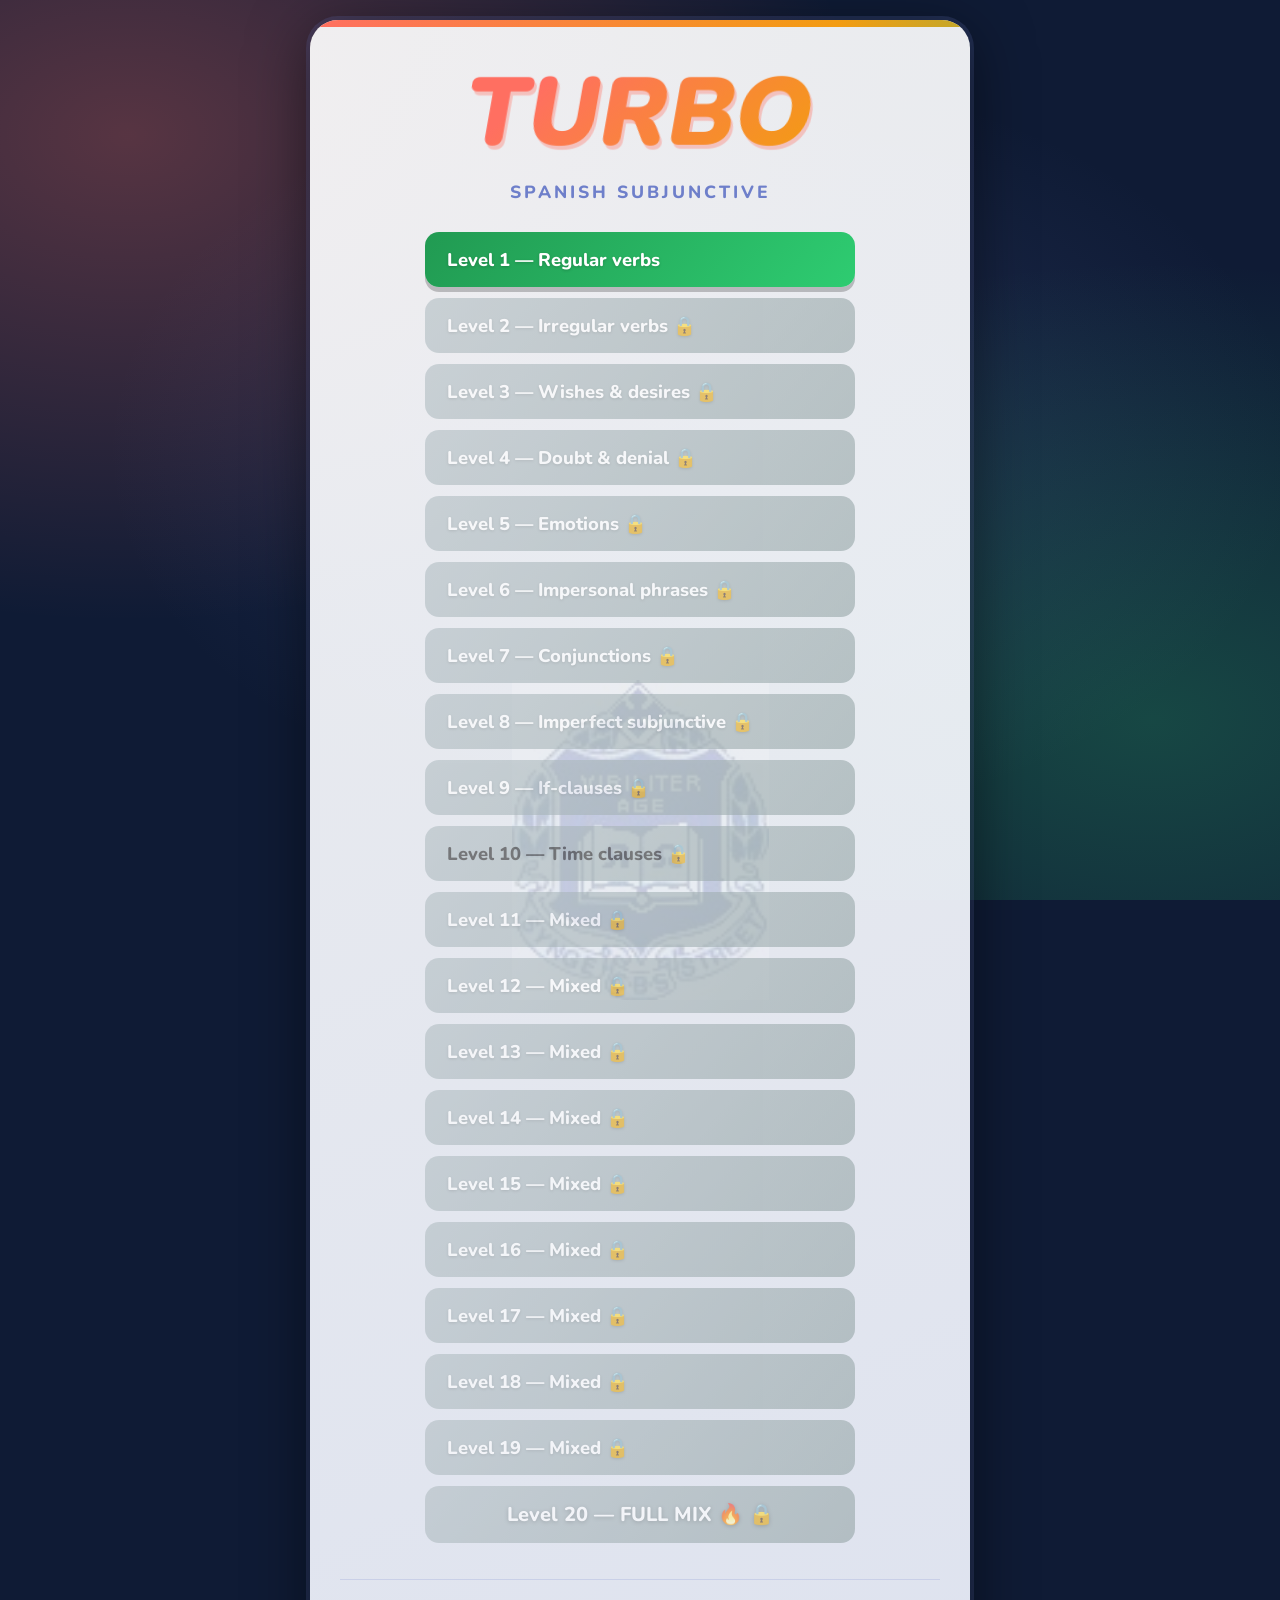
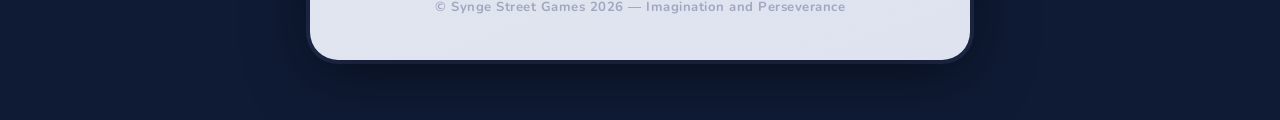
==== commit 9fd6eb20: "Rename index (8).html to index.html" ====
--- a/index.html
+++ b/index.html
@@ -26,7 +26,7 @@
     .container {
       text-align: center; width: 100%; max-width: 600px;
       padding: 36px 30px 44px;
-      background: linear-gradient(160deg, #ffffff 0%, #f0f4ff 100%);
+      background: linear-gradient(160deg, rgba(255,255,255,0.92) 0%, rgba(240,244,255,0.92) 100%);
       border-radius: 28px;
       box-shadow: 0 12px 60px rgba(0,0,0,0.5), 0 0 0 4px rgba(110,127,202,0.2);
       color: #333; position: relative; overflow: hidden;
@@ -42,7 +42,7 @@
       background-size: contain;
       background-repeat: no-repeat;
       background-position: center;
-      opacity: 0.07;
+      opacity: 0.18;
       pointer-events: none;
       z-index: 0;
     }
